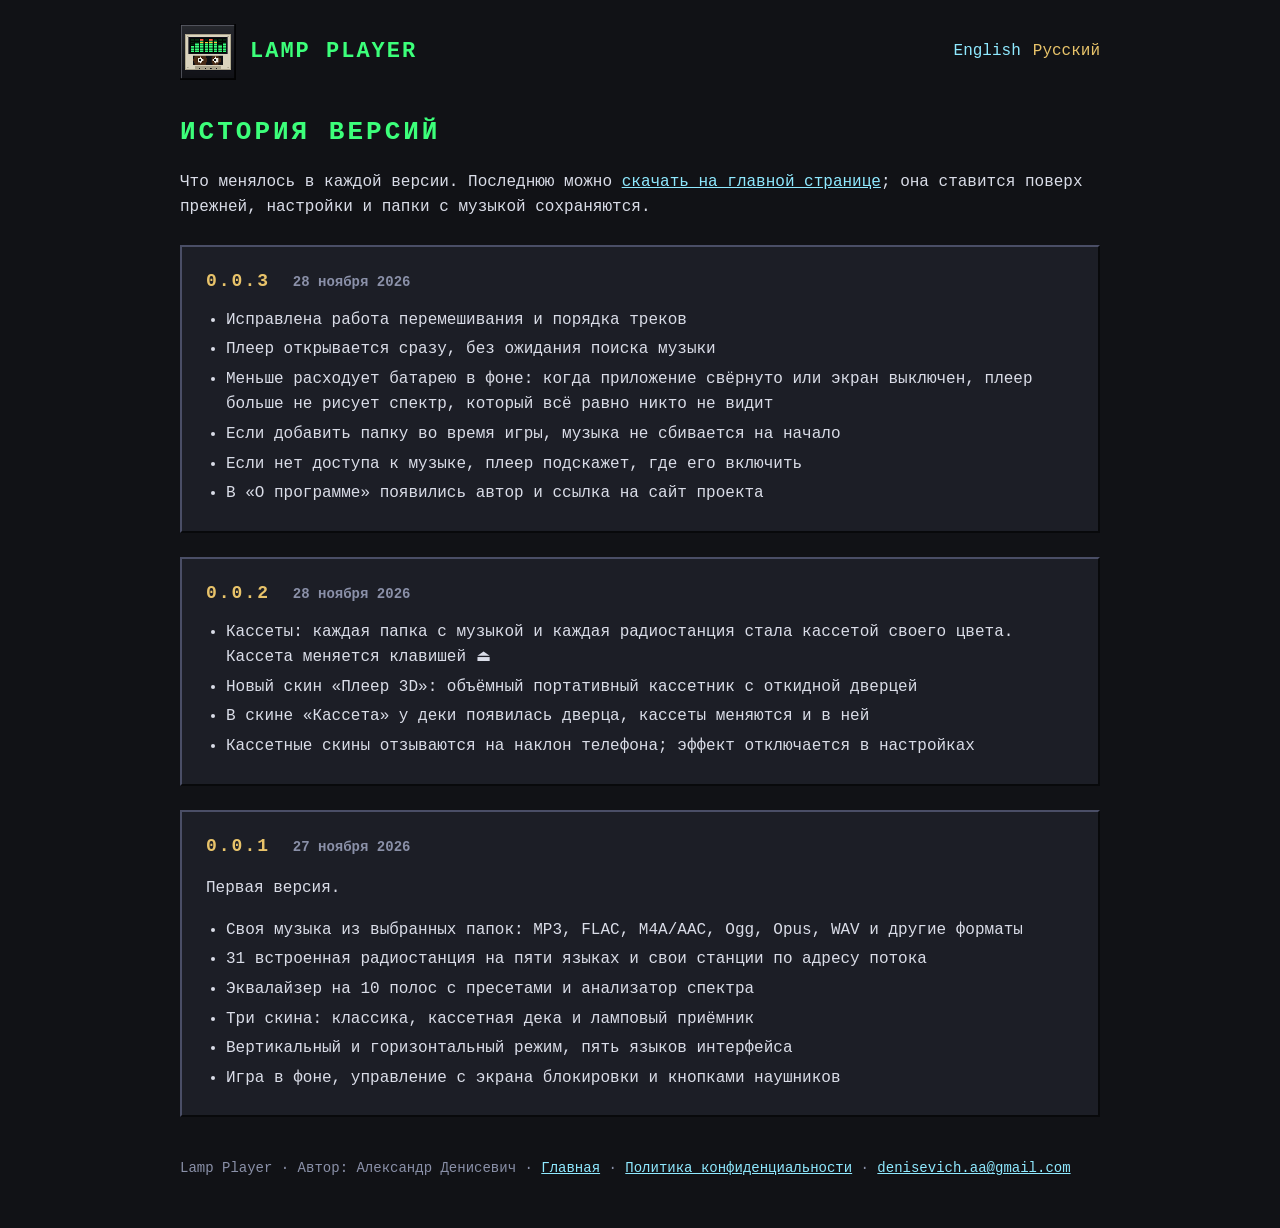
==== changelog-ru.html @ 0c8f5942 "Add a version history page in Russian and English A short list of what is new in each version, writt" ====
<!doctype html>
<html lang="ru">
<head>
<meta charset="utf-8">
<meta name="viewport" content="width=device-width, initial-scale=1">
<title>Lamp Player — история версий</title>
<meta name="description" content="Что менялось в каждой версии Lamp Player.">
<link rel="icon" href="img/favicon.png">
<link rel="stylesheet" href="style.css">
<script src="analytics.js" defer></script>
</head>
<body>
<div class="wrap">
  <header class="top">
    <a class="brand" href="ru.html"><img src="img/icon-192.png" alt=""><b>LAMP PLAYER</b></a>
    <nav class="lang"><a href="changelog.html">English</a><a href="changelog-ru.html" aria-current="page">Русский</a></nav>
  </header>

  <h1 class="page">ИСТОРИЯ ВЕРСИЙ</h1>
  <p>Что менялось в каждой версии. Последнюю можно <a href="ru.html">скачать на главной странице</a>; она ставится поверх прежней, настройки и папки с музыкой сохраняются.</p>

  <div class="panel">
    <h2>0.0.3 <span class="date">28 ноября 2026</span></h2>
    <ul>
      <li>Исправлена работа перемешивания и порядка треков</li>
      <li>Плеер открывается сразу, без ожидания поиска музыки</li>
      <li>Меньше расходует батарею в фоне: когда приложение свёрнуто или экран выключен, плеер больше не рисует спектр, который всё равно никто не видит</li>
      <li>Если добавить папку во время игры, музыка не сбивается на начало</li>
      <li>Если нет доступа к музыке, плеер подскажет, где его включить</li>
      <li>В «О программе» появились автор и ссылка на сайт проекта</li>
    </ul>
  </div>

  <div class="panel">
    <h2>0.0.2 <span class="date">28 ноября 2026</span></h2>
    <ul>
      <li>Кассеты: каждая папка с музыкой и каждая радиостанция стала кассетой своего цвета. Кассета меняется клавишей ⏏</li>
      <li>Новый скин «Плеер 3D»: объёмный портативный кассетник с откидной дверцей</li>
      <li>В скине «Кассета» у деки появилась дверца, кассеты меняются и в ней</li>
      <li>Кассетные скины отзываются на наклон телефона; эффект отключается в настройках</li>
    </ul>
  </div>

  <div class="panel">
    <h2>0.0.1 <span class="date">27 ноября 2026</span></h2>
    <p>Первая версия.</p>
    <ul>
      <li>Своя музыка из выбранных папок: MP3, FLAC, M4A/AAC, Ogg, Opus, WAV и другие форматы</li>
      <li>31 встроенная радиостанция на пяти языках и свои станции по адресу потока</li>
      <li>Эквалайзер на 10 полос с пресетами и анализатор спектра</li>
      <li>Три скина: классика, кассетная дека и ламповый приёмник</li>
      <li>Вертикальный и горизонтальный режим, пять языков интерфейса</li>
      <li>Игра в фоне, управление с экрана блокировки и кнопками наушников</li>
    </ul>
  </div>

  <footer>
    Lamp Player · Автор: Александр Денисевич ·
    <a href="ru.html">Главная</a> ·
    <a href="privacy.html">Политика конфиденциальности</a> ·
    <a href="mailto:denisevich.aa@gmail.com">denisevich.aa@gmail.com</a>
  </footer>
</div>
</body>
</html>
---- style.css ----
:root {
  --bg: #111216;
  --panel: #1c1e26;
  --edge-light: #4a4e66;
  --edge-dark: #08090b;
  --text: #dadde8;
  --muted: #8a90a8;
  --green: #3cff7a;
  --amber: #e8c36a;
  --link: #8fe9ff;
  --font: ui-monospace, "SF Mono", Menlo, Consolas, "Liberation Mono", monospace;
}

* { box-sizing: border-box; }

html { background: var(--bg); color: var(--text); font: 16px/1.6 var(--font); }
body { margin: 0; }
img { image-rendering: pixelated; max-width: 100%; height: auto; display: block; }
a { color: var(--link); }
a:hover { color: var(--green); }

.wrap { max-width: 960px; margin: 0 auto; padding: 24px 20px 48px; }

header.top {
  display: flex; align-items: center; justify-content: space-between;
  gap: 16px; flex-wrap: wrap;
}
.brand { display: flex; align-items: center; gap: 14px; text-decoration: none; color: inherit; }
.brand img { width: 56px; height: 56px; }
.brand b { font-size: 22px; letter-spacing: 2px; color: var(--green); }
nav.lang a { margin-left: 12px; text-decoration: none; }
nav.lang a[aria-current="page"] { color: var(--amber); }

.hero {
  display: grid; grid-template-columns: 220px 1fr; gap: 32px; align-items: center;
  margin: 40px 0;
}
.hero img { width: 220px; height: 220px; }
.hero h1 { margin: 0 0 8px; font-size: 40px; line-height: 1.1; letter-spacing: 3px; color: var(--green); }
.hero p { margin: 0 0 16px; font-size: 18px; color: var(--text); }
.badge {
  display: inline-block; padding: 10px 16px; margin: 0 8px 8px 0; border: 2px solid var(--edge-light);
  border-right-color: var(--edge-dark); border-bottom-color: var(--edge-dark);
  background: var(--panel); color: var(--amber); text-decoration: none;
}
a.badge.go { background: var(--green); color: #07100a; font-weight: 700; }
a.badge.go:hover { background: #8cffb0; color: #07100a; }
.badge.soon { color: var(--muted); }
.hero .note { margin: 4px 0 0; font-size: 13px; color: var(--muted); }

.panel {
  background: var(--panel); padding: 20px 24px; margin: 24px 0;
  border: 2px solid var(--edge-light); border-right-color: var(--edge-dark); border-bottom-color: var(--edge-dark);
}
.panel h2 { margin: 0 0 12px; font-size: 18px; letter-spacing: 2px; color: var(--amber); }
.panel ul { margin: 0; padding-left: 20px; }
.panel li { margin: 4px 0; }

.shots { display: grid; grid-template-columns: repeat(4, 1fr); gap: 12px; margin: 24px 0; }
.shots img { width: 100%; border: 2px solid var(--edge-dark); }
.wide img { width: 100%; border: 2px solid var(--edge-dark); }

.policy h1 { color: var(--green); letter-spacing: 2px; }
.policy h2 { color: var(--amber); margin-top: 32px; }
.policy p { margin: 10px 0; }

h1.page { margin: 32px 0 8px; font-size: 26px; letter-spacing: 3px; color: var(--green); }
.panel h2 .date { margin-left: 10px; font-size: 14px; letter-spacing: 0; color: var(--muted); }
footer { margin-top: 40px; color: var(--muted); font-size: 14px; }

@media (max-width: 640px) {
  .hero { grid-template-columns: 1fr; text-align: center; }
  .hero img { margin: 0 auto; width: 160px; height: 160px; }
  .hero h1 { font-size: 32px; }
  .shots { grid-template-columns: repeat(2, 1fr); }
}
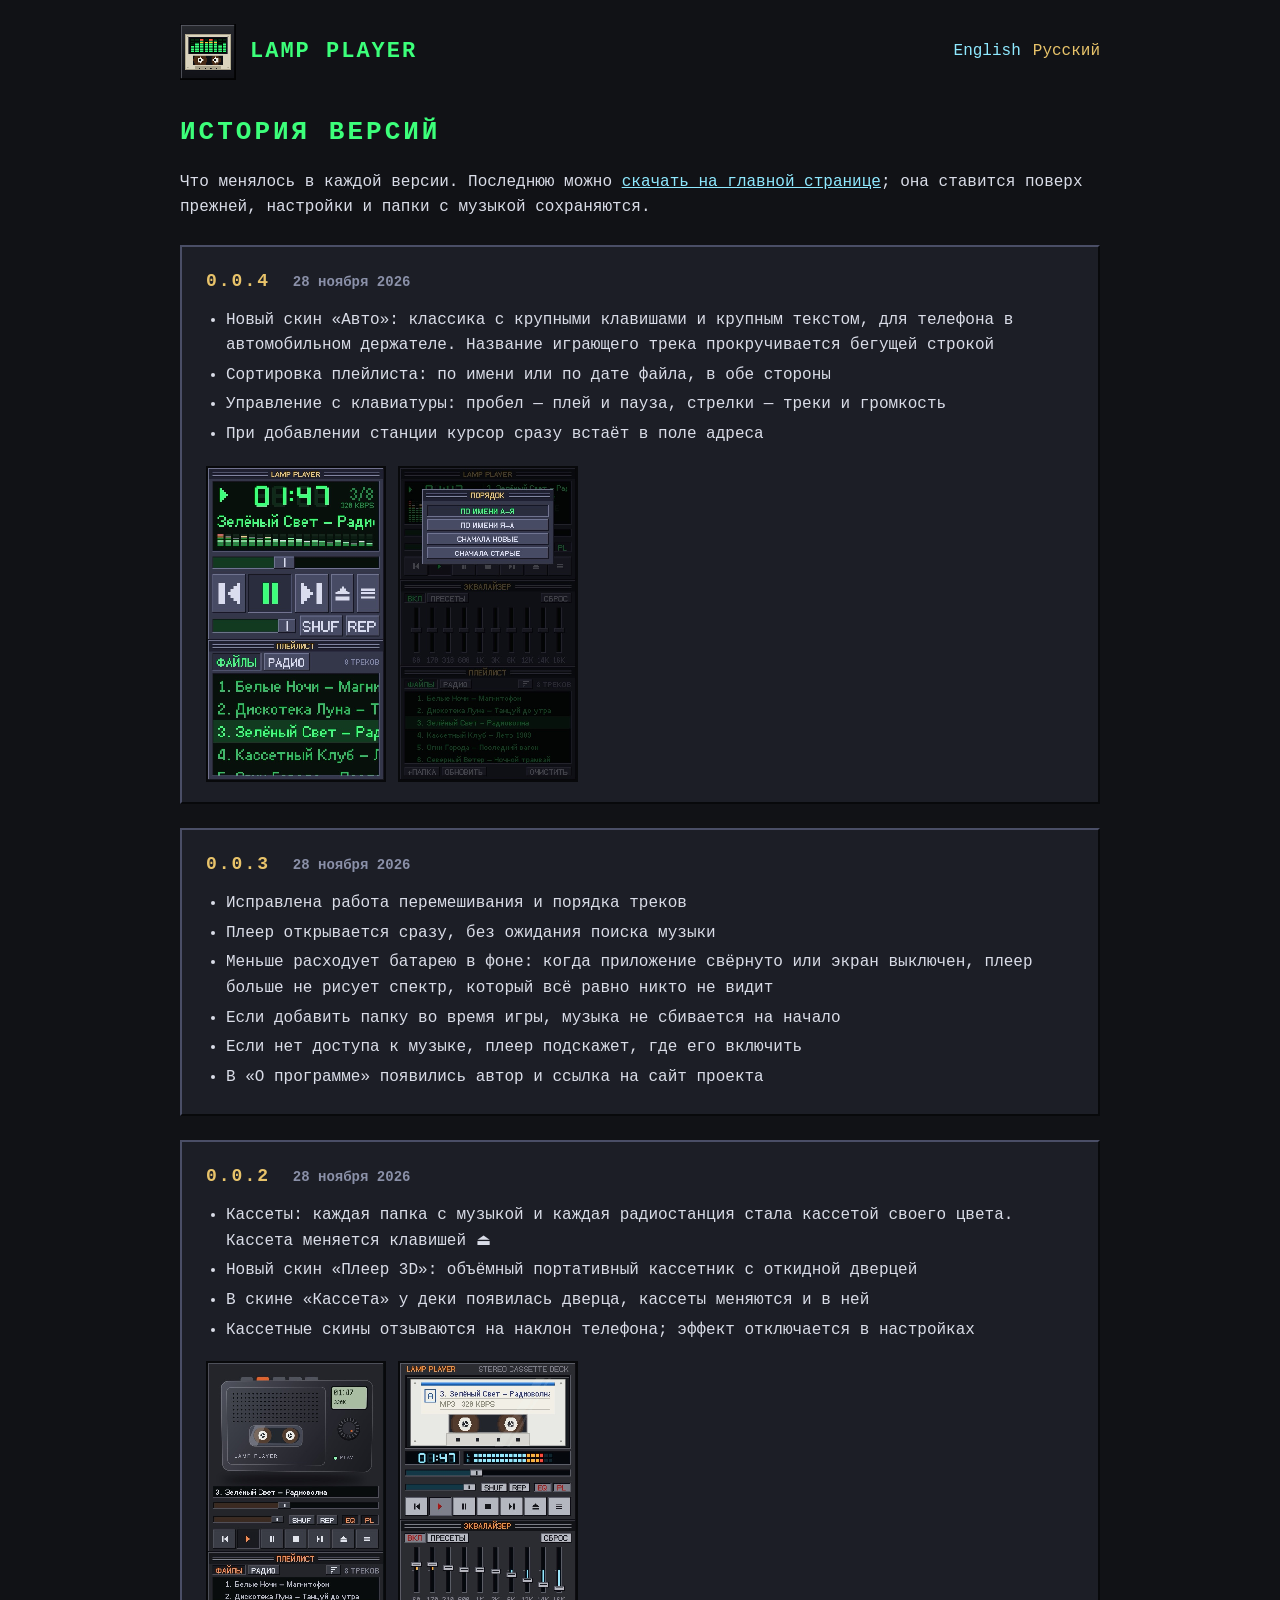
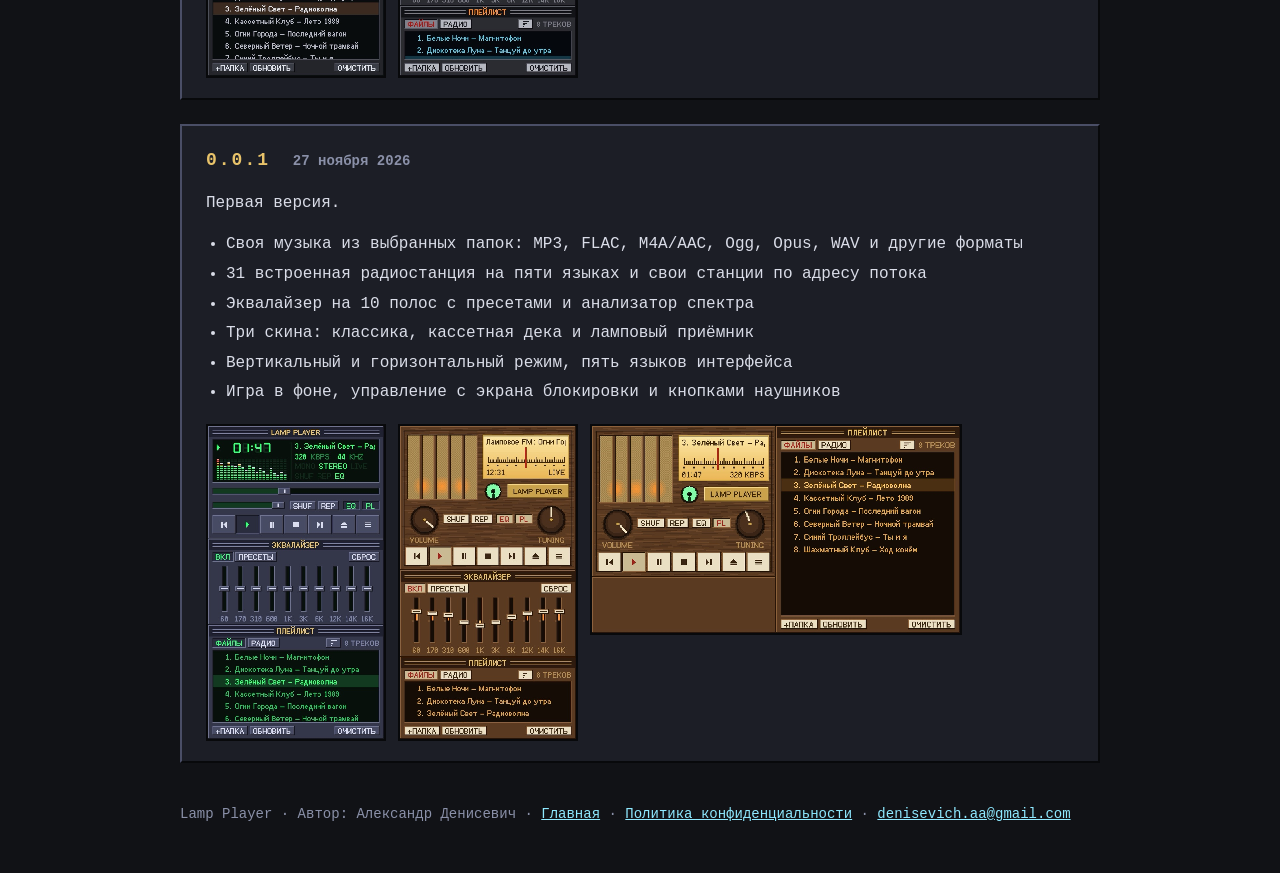
==== commit 0f7af9dc: "Update the site for Lamp Player 0.0.4 Five skins instead of four, with a picture of the car skin; pl" ====
--- a/changelog-ru.html
+++ b/changelog-ru.html
@@ -20,6 +20,20 @@
   <p>Что менялось в каждой версии. Последнюю можно <a href="ru.html">скачать на главной странице</a>; она ставится поверх прежней, настройки и папки с музыкой сохраняются.</p>
 
   <div class="panel">
+    <h2>0.0.4 <span class="date">28 ноября 2026</span></h2>
+    <ul>
+      <li>Новый скин «Авто»: классика с крупными клавишами и крупным текстом, для телефона в автомобильном держателе. Название играющего трека прокручивается бегущей строкой</li>
+      <li>Сортировка плейлиста: по имени или по дате файла, в обе стороны</li>
+      <li>Управление с клавиатуры: пробел — плей и пауза, стрелки — треки и громкость</li>
+      <li>При добавлении станции курсор сразу встаёт в поле адреса</li>
+    </ul>
+    <div class="pics">
+      <a href="img/5-car-ru.jpg"><img src="img/5-car-ru.jpg" alt="Скин «Авто»"></a>
+      <a href="img/sort-ru.jpg"><img src="img/sort-ru.jpg" alt="Список порядков сортировки плейлиста"></a>
+    </div>
+  </div>
+
+  <div class="panel">
     <h2>0.0.3 <span class="date">28 ноября 2026</span></h2>
     <ul>
       <li>Исправлена работа перемешивания и порядка треков</li>
@@ -39,6 +53,10 @@
       <li>В скине «Кассета» у деки появилась дверца, кассеты меняются и в ней</li>
       <li>Кассетные скины отзываются на наклон телефона; эффект отключается в настройках</li>
     </ul>
+    <div class="pics">
+      <a href="img/4-player-3d-ru.jpg"><img src="img/4-player-3d-ru.jpg" alt="Скин «Плеер 3D»"></a>
+      <a href="img/2-cassette-ru.jpg"><img src="img/2-cassette-ru.jpg" alt="Скин «Кассета» с кассетой в деке"></a>
+    </div>
   </div>
 
   <div class="panel">
@@ -52,6 +70,11 @@
       <li>Вертикальный и горизонтальный режим, пять языков интерфейса</li>
       <li>Игра в фоне, управление с экрана блокировки и кнопками наушников</li>
     </ul>
+    <div class="pics">
+      <a href="img/1-classic-ru.jpg"><img src="img/1-classic-ru.jpg" alt="Классический скин"></a>
+      <a href="img/3-valve-radio-ru.jpg"><img src="img/3-valve-radio-ru.jpg" alt="Скин «ламповый приёмник»"></a>
+      <a href="img/landscape-ru.jpg" class="across"><img src="img/landscape-ru.jpg" alt="Горизонтальный режим"></a>
+    </div>
   </div>
 
   <footer>
--- a/style.css
+++ b/style.css
@@ -56,7 +56,7 @@
 .panel ul { margin: 0; padding-left: 20px; }
 .panel li { margin: 4px 0; }
 
-.shots { display: grid; grid-template-columns: repeat(4, 1fr); gap: 12px; margin: 24px 0; }
+.shots { display: grid; grid-template-columns: repeat(5, 1fr); gap: 10px; margin: 24px 0; }
 .shots img { width: 100%; border: 2px solid var(--edge-dark); }
 .wide img { width: 100%; border: 2px solid var(--edge-dark); }
 
@@ -66,6 +66,10 @@
 
 h1.page { margin: 32px 0 8px; font-size: 26px; letter-spacing: 3px; color: var(--green); }
 .panel h2 .date { margin-left: 10px; font-size: 14px; letter-spacing: 0; color: var(--muted); }
+.pics { display: flex; flex-wrap: wrap; gap: 12px; margin-top: 18px; }
+.pics a { display: block; width: 180px; }
+.pics a.across { width: 372px; }
+.pics img { display: block; width: 100%; border: 2px solid var(--edge-dark); }
 footer { margin-top: 40px; color: var(--muted); font-size: 14px; }
 
 @media (max-width: 640px) {
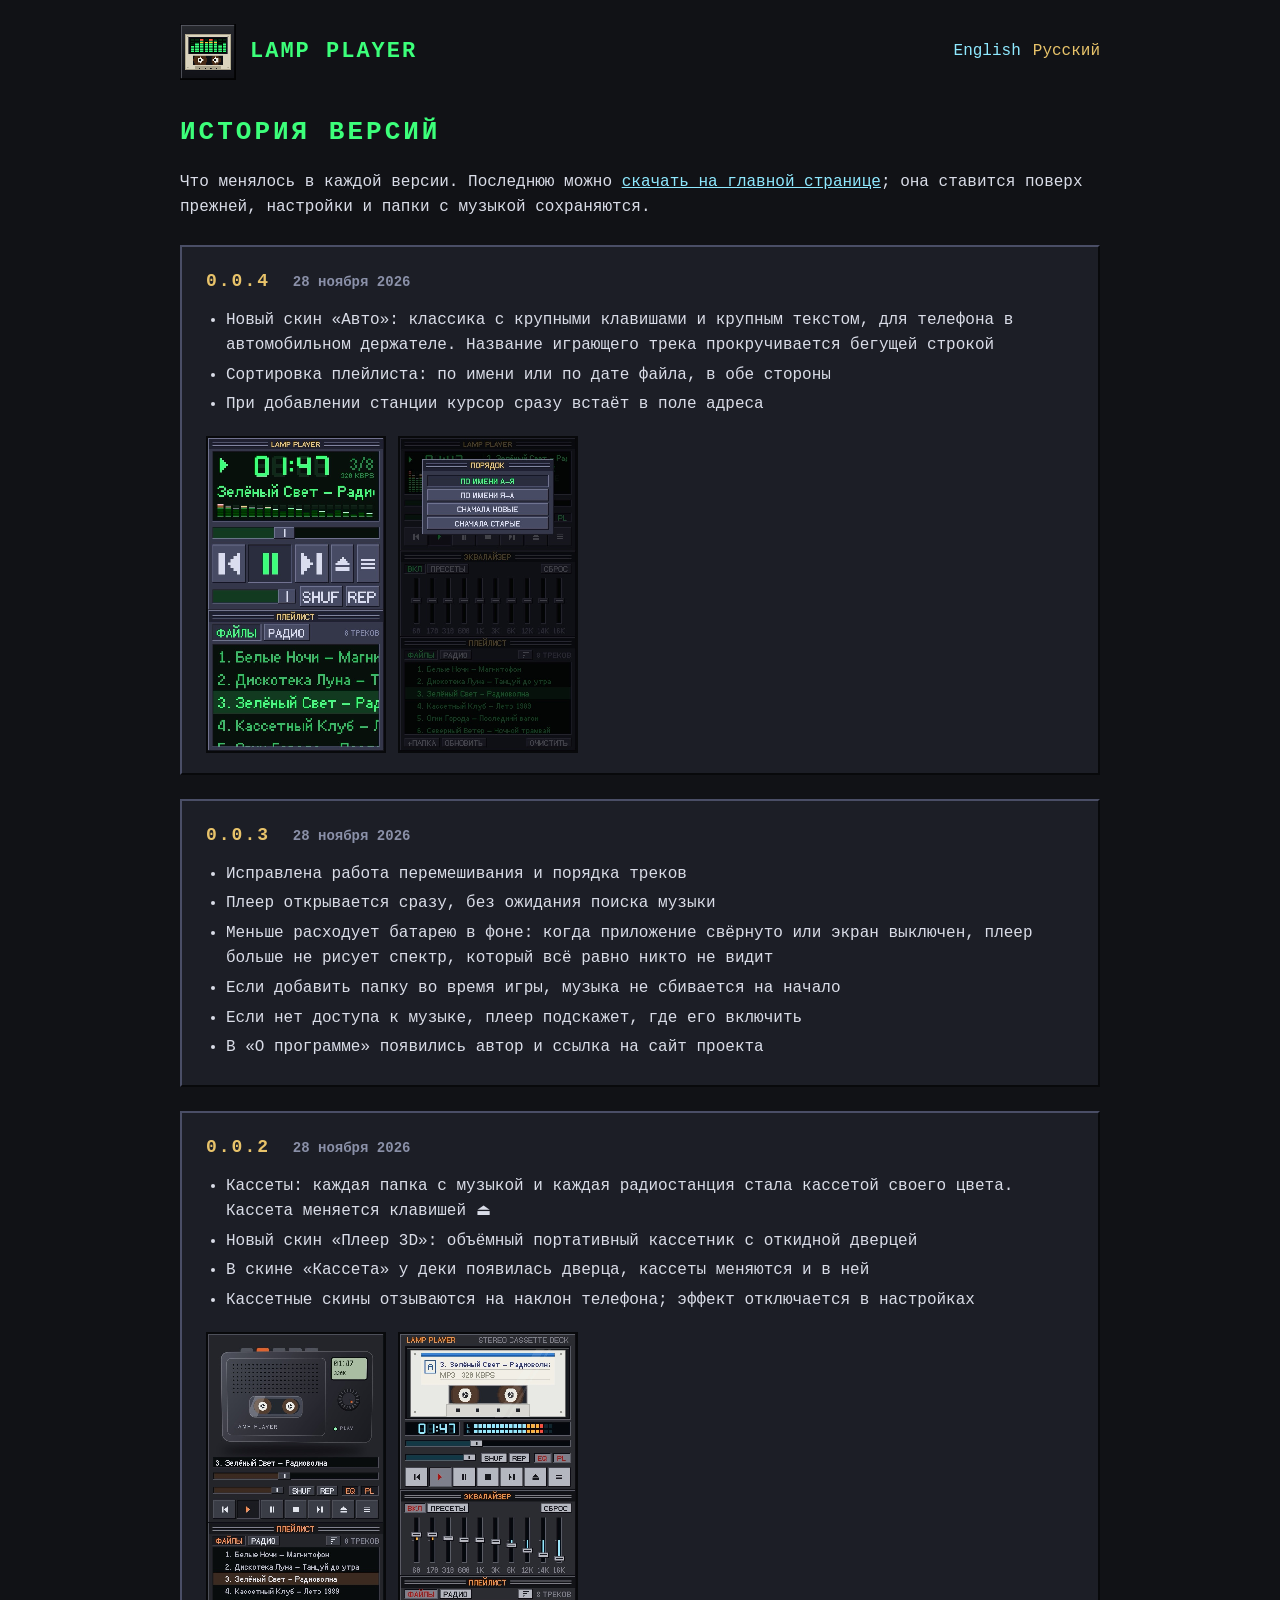
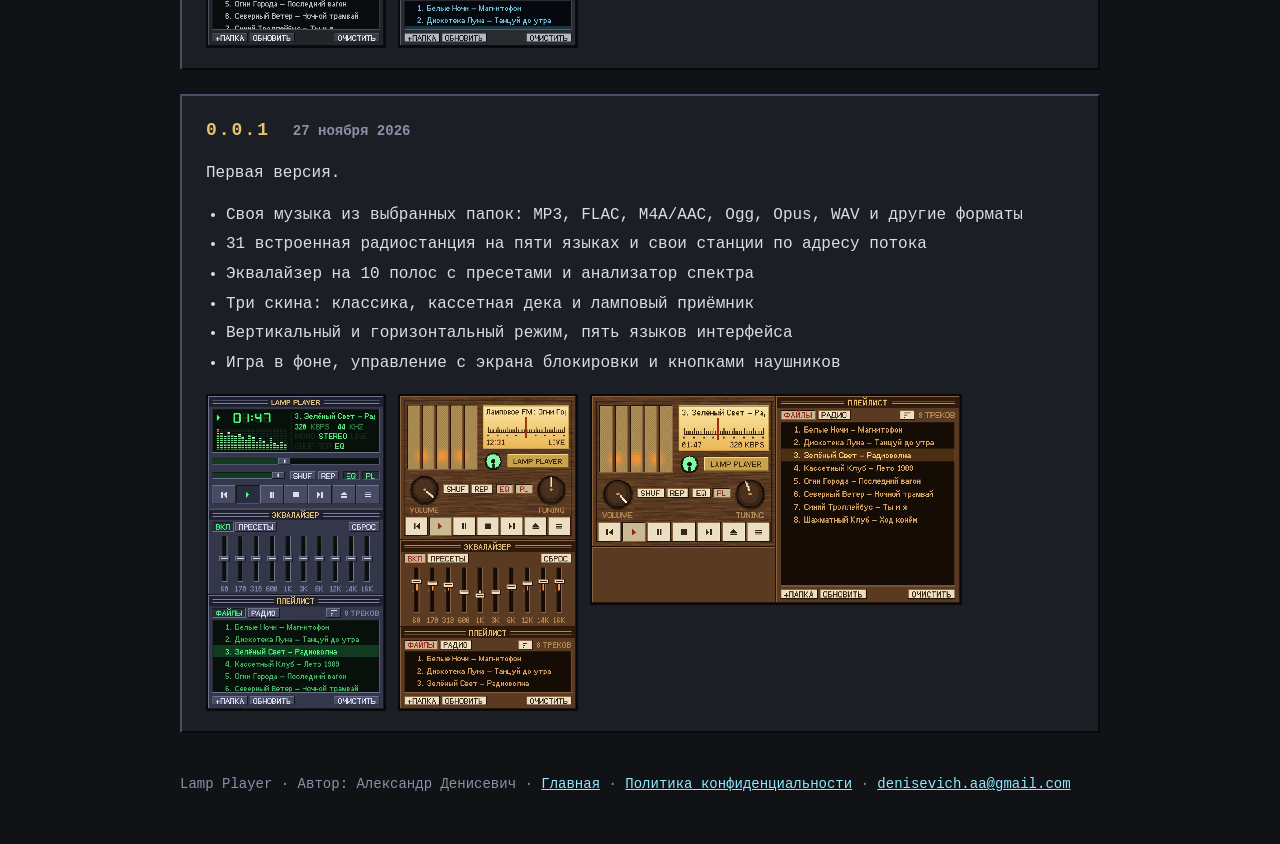
==== commit cf3393a4: "Drop the keyboard line from the 0.0.4 notes It is for the computer versions, which are not out yet; " ====
--- a/changelog-ru.html
+++ b/changelog-ru.html
@@ -24,7 +24,6 @@
     <ul>
       <li>Новый скин «Авто»: классика с крупными клавишами и крупным текстом, для телефона в автомобильном держателе. Название играющего трека прокручивается бегущей строкой</li>
       <li>Сортировка плейлиста: по имени или по дате файла, в обе стороны</li>
-      <li>Управление с клавиатуры: пробел — плей и пауза, стрелки — треки и громкость</li>
       <li>При добавлении станции курсор сразу встаёт в поле адреса</li>
     </ul>
     <div class="pics">
